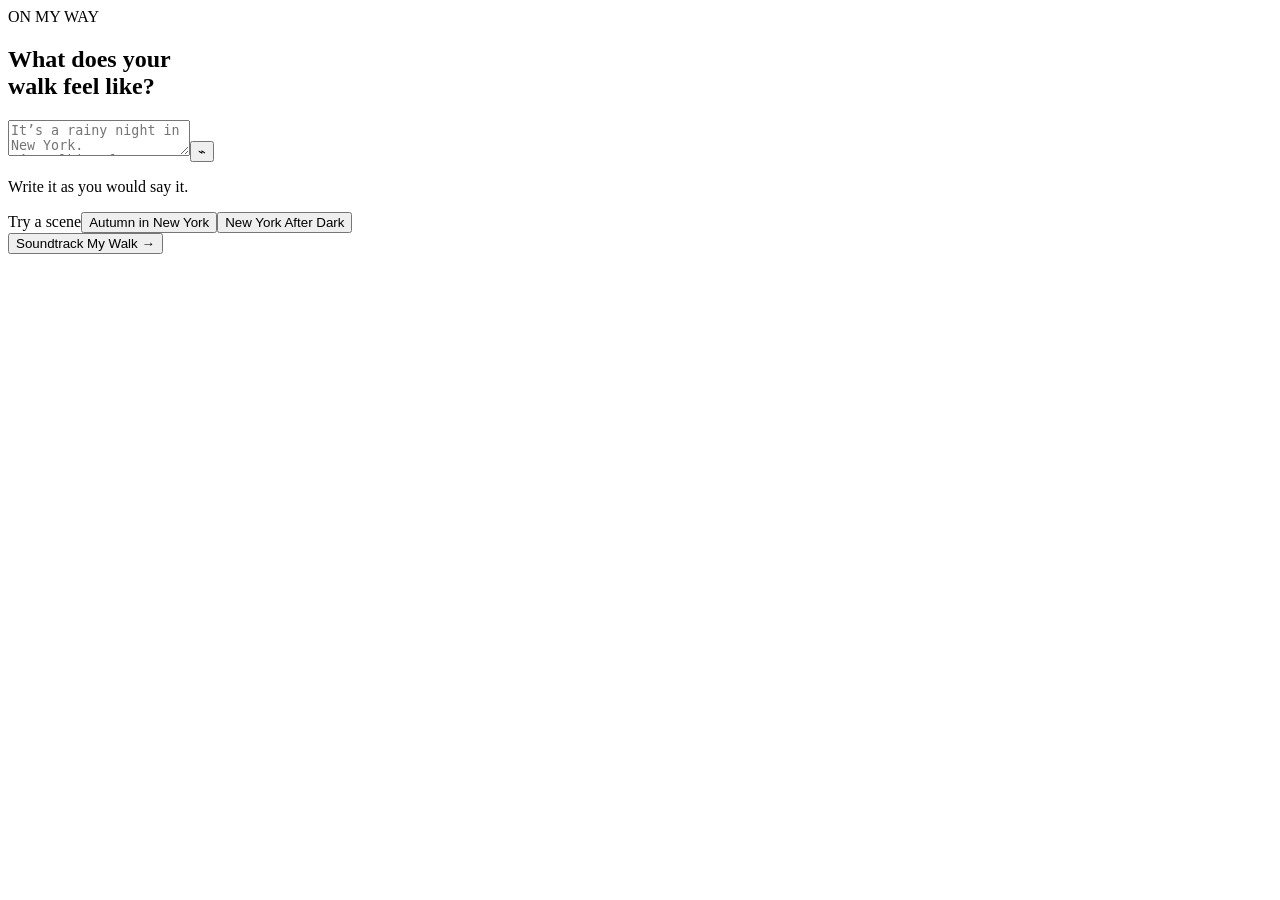
==== index.html @ c33214dc "Add cinematic On My Way interface" ====
<!doctype html>
<html lang="en">
<head><meta charset="UTF-8"><meta name="viewport" content="width=device-width,initial-scale=1.0"><meta name="description" content="On My Way — a cinematic walking music prototype."><title>On My Way</title><link rel="stylesheet" href="style.css"><style>.hidden{display:none!important}</style></head>
<body>
  <main>
    <section id="opening" class="screen opening-screen">
      <header><span class="brand">ON MY WAY</span></header>
      <div class="opening-content"><h1>What does your<br>walk feel like?</h1><label class="pov-box" for="povInput"><textarea id="povInput" aria-label="Describe your walking point of view" placeholder="It’s a rainy night in New York.&#10;I’m walking fast to pick up takeout.&#10;I want to feel like a rebellious character&#10;in a movie."></textarea><button id="micButton" type="button" aria-label="Use voice input" title="Use voice input">⌁</button></label><p id="voiceStatus" class="voice-status">Write it as you would say it.</p>
      <div class="examples"><span>Try a scene</span><button class="example" data-scene="autumn">Autumn in New York</button><button class="example" data-scene="night">New York After Dark</button></div><button id="soundtrackButton" class="primary" type="button">Soundtrack My Walk <span>→</span></button></div>
    </section>
    <section id="cinema" class="screen cinema hidden" aria-live="polite">
      <div class="city"><div class="moon"></div><div class="glow g1"></div><div class="glow g2"></div><div class="rain" aria-hidden="true"></div><div class="leaves" aria-hidden="true"></div><div class="buildings b1"></div><div class="buildings b2"></div><div class="buildings b3"></div><div class="street"></div></div>
      <div class="film-grain" aria-hidden="true"></div><button id="backButton" class="back" type="button">← Rewrite the scene</button>
      <div class="title-sequence"><p id="sceneNumber">SCENE 01</p><h2 id="sceneTitle">NEW YORK AFTER DARK</h2><p id="sceneCaption">Rain on the pavement.<br>Footsteps getting faster.<br>Tonight, you’re the main character.</p></div>
      <div class="original-pov"><span>YOUR POV</span><p id="originalPov"></p></div>
      <div class="player"><button id="playButton" type="button" aria-label="Play simulated soundtrack">▶</button><div><span>SIMULATED SOUNDTRACK</span><strong id="trackTitle">Midnight Velocity</strong><small id="trackArtist">The Static Hearts</small></div><p id="atmosphere">cinematic noir · high energy</p></div>
      <button id="behindButton" class="behind" type="button">Behind the Scene <span>+</span></button>
      <aside id="behindPanel" class="behind-panel hidden"><button id="closePanel" aria-label="Close Behind the Scene">×</button><p class="eyebrow">Computational representation</p><div><span>ORIGINAL POV</span><p id="panelOriginal"></p></div><i>↓</i><div><span>INTERPRETED ATMOSPHERE</span><p id="panelAtmosphere"></p></div><i>↓</i><div><span>SOUNDTRACK STATE</span><p id="panelTrack"></p></div></aside>
    </section>
  </main><script src="script.js"></script>
</body></html>
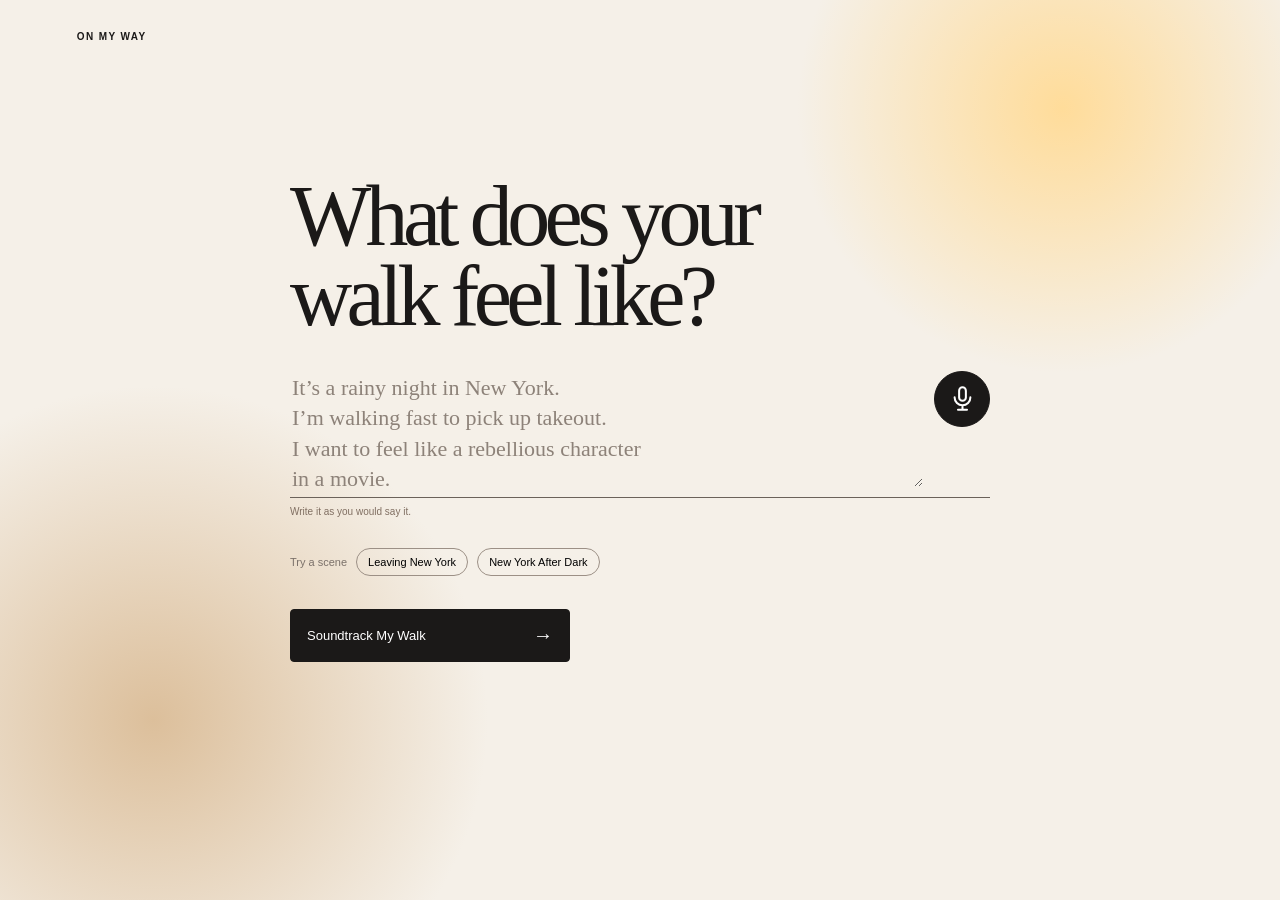
==== commit d6030613: "Make voice input button more visible" ====
--- a/index.html
+++ b/index.html
@@ -5,7 +5,7 @@
   <main>
     <section id="opening" class="screen opening-screen">
       <header><span class="brand">ON MY WAY</span></header>
-      <div class="opening-content"><h1>What does your<br>walk feel like?</h1><label class="pov-box" for="povInput"><textarea id="povInput" aria-label="Describe your walking point of view" placeholder="It’s a rainy night in New York.&#10;I’m walking fast to pick up takeout.&#10;I want to feel like a rebellious character&#10;in a movie."></textarea><button id="micButton" type="button" aria-label="Use voice input" title="Use voice input">⌁</button></label><p id="voiceStatus" class="voice-status">Write it as you would say it.</p>
+      <div class="opening-content"><h1>What does your<br>walk feel like?</h1><label class="pov-box" for="povInput"><textarea id="povInput" aria-label="Describe your walking point of view" placeholder="It’s a rainy night in New York.&#10;I’m walking fast to pick up takeout.&#10;I want to feel like a rebellious character&#10;in a movie."></textarea><button id="micButton" type="button" aria-label="Use voice input" title="Use voice input" style="flex:0 0 56px;width:56px;height:56px;display:grid;place-items:center;border:1px solid #1b1918;border-radius:50%;background:#1b1918;color:#fff;cursor:pointer"><svg aria-hidden="true" width="27" height="27" viewBox="0 0 24 24" fill="none" stroke="currentColor" stroke-width="1.8" stroke-linecap="round" stroke-linejoin="round"><rect x="9" y="2" width="6" height="12" rx="3"></rect><path d="M5 11a7 7 0 0 0 14 0M12 18v4M8 22h8"></path></svg></button></label><p id="voiceStatus" class="voice-status">Write it as you would say it.</p>
       <div class="examples"><span>Try a scene</span><button class="example" data-scene="autumn">Autumn in New York</button><button class="example" data-scene="night">New York After Dark</button></div><button id="soundtrackButton" class="primary" type="button">Soundtrack My Walk <span>→</span></button></div>
     </section>
     <section id="cinema" class="screen cinema hidden" aria-live="polite">
--- a/style.css
+++ b/style.css
@@ -0,0 +1 @@
+:root{--paper:#f5f0e8;--ink:#1b1918;--amber:#d77533;--night:#101b31;--neon:#ff4d76;--gold:#f2be64}*{box-sizing:border-box}body{margin:0;color:var(--ink);font-family:Arial,sans-serif;background:var(--paper)}.screen{min-height:100svh;position:relative;overflow:hidden}.opening-screen{background:radial-gradient(circle at 83% 12%,#ffdc9a 0,transparent 20%),radial-gradient(circle at 12% 80%,#dcbf9b 0,transparent 25%),var(--paper);padding:31px max(6vw,25px)}header{font-size:10px;letter-spacing:.14em}.brand{font-weight:700}.opening-content{width:min(700px,100%);margin:clamp(72px,15vh,165px) auto 0}.opening-content h1{font:500 clamp(48px,7vw,86px)/.93 Georgia,serif;letter-spacing:-.065em;margin:0 0 34px}.pov-box{display:flex;border-bottom:1px solid #6b625a;padding-bottom:10px;gap:11px}.pov-box textarea{width:100%;min-height:116px;resize:vertical;border:0;background:transparent;outline:0;color:var(--ink);font:22px/1.38 Georgia,serif}.pov-box textarea::placeholder{color:#8d8279}.pov-box button{align-self:start;border:0;background:transparent;color:var(--amber);font:30px Georgia,serif;cursor:pointer}.voice-status{height:12px;margin:8px 0;color:#806f62;font-size:10px}.examples{display:flex;gap:9px;align-items:center;flex-wrap:wrap;margin-top:30px;font-size:11px}.examples>span{color:#7b716a}.example{border:1px solid #9c9086;border-radius:50px;background:transparent;padding:7px 11px;font:11px Arial,sans-serif;cursor:pointer}.primary{display:flex;justify-content:space-between;align-items:center;margin-top:33px;width:280px;border:1px solid var(--ink);border-radius:4px;background:var(--ink);color:#fff;padding:14px 16px;font:13px Arial,sans-serif;cursor:pointer}.primary span{font-size:20px}.cinema{background:var(--night);color:#fff}.city{position:absolute;inset:0;background:radial-gradient(ellipse at 65% 18%,#7e91b7 0,transparent 17%),linear-gradient(#13233d 0%,#263d62 45%,#101723 80%)}.city:after{content:"";position:absolute;inset:0;background:linear-gradient(90deg,rgba(5,8,15,.65),transparent 25%,transparent 75%,rgba(5,8,15,.5))}.moon{position:absolute;right:22%;top:12%;width:90px;height:90px;border-radius:50%;background:#dae6f4;box-shadow:0 0 70px 20px #a9c7eb77}.buildings{position:absolute;bottom:24%;background:#0d1624}.b1{left:0;width:27%;height:38%}.b2{right:0;width:35%;height:43%}.b3{left:37%;width:29%;height:28%;background:#172333}.street{position:absolute;bottom:-6%;left:25%;width:62%;height:36%;background:#192235;transform:skewX(-21deg)}.glow{position:absolute;border-radius:50%;filter:blur(18px);opacity:.7}.g1{width:100px;height:260px;background:var(--neon);left:11%;top:28%}.g2{width:70px;height:210px;background:#00d7eb;right:14%;top:34%}.rain,.leaves{position:absolute;inset:0;pointer-events:none}.rain:before{content:"";position:absolute;inset:-20% 0;background:repeating-linear-gradient(110deg,transparent 0 33px,#d5e8ff55 34px 35px,transparent 36px 68px);animation:rain 1.2s linear infinite}.leaves{display:none}.back,.behind{position:absolute;border:0;background:transparent;color:#fff;font:11px Arial,sans-serif;cursor:pointer}.back{top:29px;left:max(6vw,25px)}.title-sequence{position:absolute;left:max(8vw,31px);top:28%;z-index:2;animation:titleIn .8s ease both}.title-sequence>p:first-child{font:10px monospace;letter-spacing:.15em;color:#f1c16c}.title-sequence h2{font:500 clamp(48px,7vw,90px)/.88 Georgia,serif;letter-spacing:-.06em;margin:18px 0 27px;max-width:700px}.title-sequence>p:last-child{font:17px/1.6 Georgia,serif}.original-pov{position:absolute;right:max(6vw,25px);top:30%;width:min(235px,27vw);z-index:2;border-left:1px solid #ffffff80;padding-left:13px}.original-pov span,.player span{font:9px monospace;letter-spacing:.1em;color:#c9cbd0}.original-pov p{font:12px/1.5 Arial,sans-serif}.player{position:absolute;z-index:3;bottom:32px;left:50%;transform:translateX(-50%);display:flex;align-items:center;gap:13px;width:min(560px,88vw);padding:13px 16px;border:1px solid #ffffff55;background:#111827aa}.player button{width:36px;height:36px;border:1px solid #fff;background:#fff;color:#111;border-radius:50%;font-size:14px;cursor:pointer}.player strong,.player small{display:block}.player strong{font:16px Georgia,serif;margin:3px 0}.player small{font:11px Arial,sans-serif;color:#d0d2d8}.player>p{margin-left:auto;font:10px monospace;text-transform:uppercase;color:#f2c465}.behind{right:max(6vw,25px);bottom:37px}.behind-panel{position:absolute;z-index:5;right:max(6vw,25px);bottom:76px;width:min(390px,88vw);background:#f7f3e9;color:#1c1b1b;padding:21px;box-shadow:6px 6px #111}.behind-panel button{position:absolute;right:8px;top:7px;border:0;background:transparent;font-size:20px;cursor:pointer}.behind-panel div span{font:9px monospace;letter-spacing:.1em;color:#735f4c}.behind-panel div p{font:12px/1.5 Arial,sans-serif;margin:4px 0}.behind-panel i{display:block;text-align:center;color:#ab7b47;font-style:normal}.cinema.autumn .city{background:radial-gradient(ellipse at 65% 17%,#ffe0a2 0,transparent 20%),linear-gradient(#d1894e 0%,#e9af68 43%,#6a3d28 77%)}.cinema.autumn .rain{display:none}.cinema.autumn .leaves{display:block;background:radial-gradient(ellipse at 15% 20%,#b94c21 0 3px,transparent 4px),radial-gradient(ellipse at 72% 16%,#e17828 0 4px,transparent 5px);background-size:180px 155px;animation:leaves 10s linear infinite}.cinema.autumn .buildings{background:#553326}.cinema.autumn .street{background:#b56836}@keyframes rain{to{transform:translateY(18%)}}@keyframes leaves{to{background-position:80px 230px,130px 260px}}@keyframes titleIn{from{opacity:0;transform:translateY(16px)}to{opacity:1;transform:none}}@media(prefers-reduced-motion:reduce){*,*:before,*:after{animation-duration:.01ms!important}}@media(max-width:650px){.opening-screen{padding:25px}.opening-content{margin-top:21vh}.opening-content h1{font-size:52px}.pov-box textarea{font-size:18px}.title-sequence{top:20%;left:28px}.title-sequence h2{font-size:53px}.original-pov{display:none}.player{bottom:26px}.player>p{display:none}.behind{bottom:91px;right:25px}.back{left:25px}}
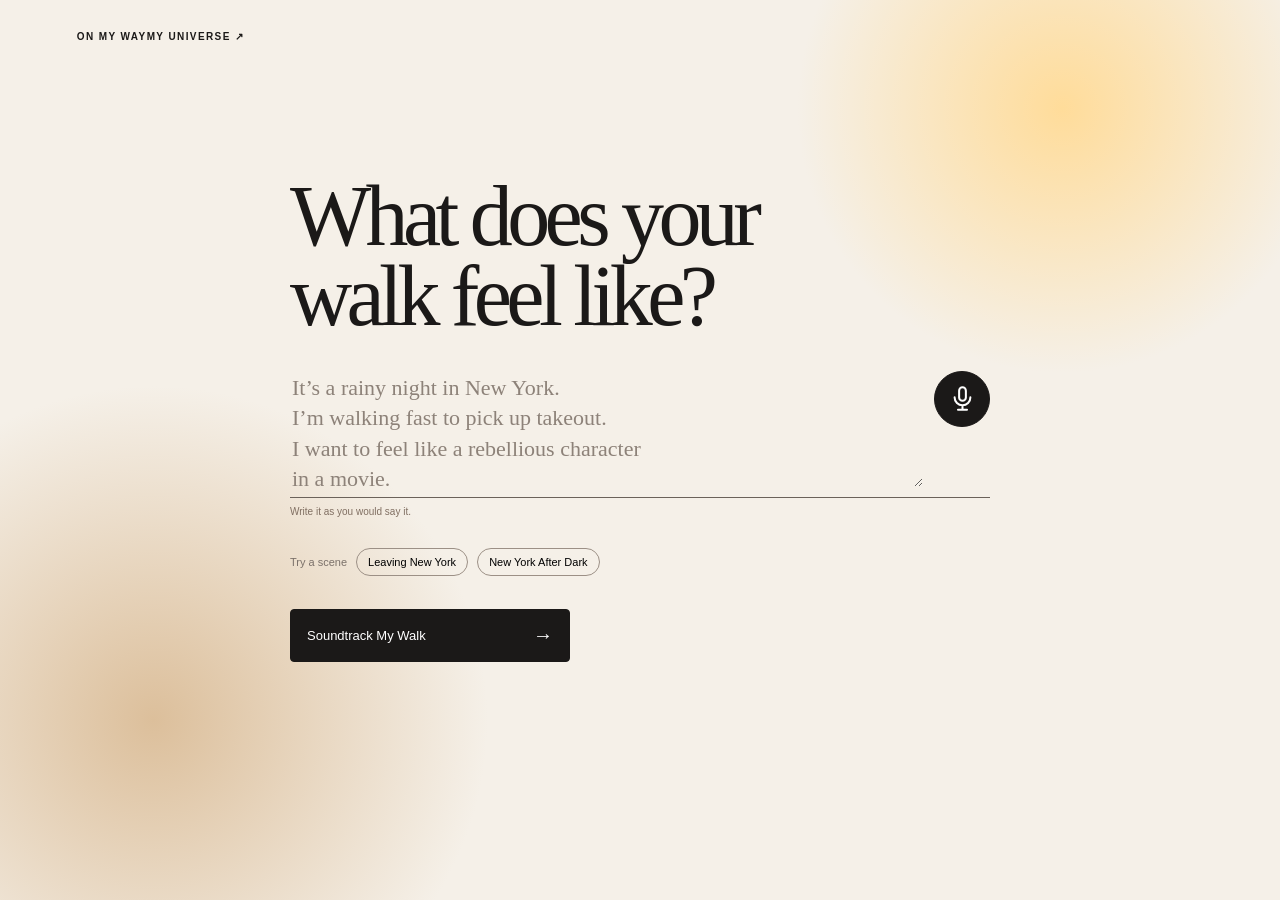
==== commit 7a63d161: "Add My Universe link to homepage" ====
--- a/index.html
+++ b/index.html
@@ -4,7 +4,7 @@
 <body>
   <main>
     <section id="opening" class="screen opening-screen">
-      <header><span class="brand">ON MY WAY</span></header>
+      <header><span class="brand">ON MY WAY</span><a href="universe.html" style="font:700 10px Arial,sans-serif;letter-spacing:.14em;color:inherit;text-decoration:none">MY UNIVERSE ↗</a></header>
       <div class="opening-content"><h1>What does your<br>walk feel like?</h1><label class="pov-box" for="povInput"><textarea id="povInput" aria-label="Describe your walking point of view" placeholder="It’s a rainy night in New York.&#10;I’m walking fast to pick up takeout.&#10;I want to feel like a rebellious character&#10;in a movie."></textarea><button id="micButton" type="button" aria-label="Use voice input" title="Use voice input" style="flex:0 0 56px;width:56px;height:56px;display:grid;place-items:center;border:1px solid #1b1918;border-radius:50%;background:#1b1918;color:#fff;cursor:pointer"><svg aria-hidden="true" width="27" height="27" viewBox="0 0 24 24" fill="none" stroke="currentColor" stroke-width="1.8" stroke-linecap="round" stroke-linejoin="round"><rect x="9" y="2" width="6" height="12" rx="3"></rect><path d="M5 11a7 7 0 0 0 14 0M12 18v4M8 22h8"></path></svg></button></label><p id="voiceStatus" class="voice-status">Write it as you would say it.</p>
       <div class="examples"><span>Try a scene</span><button class="example" data-scene="autumn">Autumn in New York</button><button class="example" data-scene="night">New York After Dark</button></div><button id="soundtrackButton" class="primary" type="button">Soundtrack My Walk <span>→</span></button></div>
     </section>
